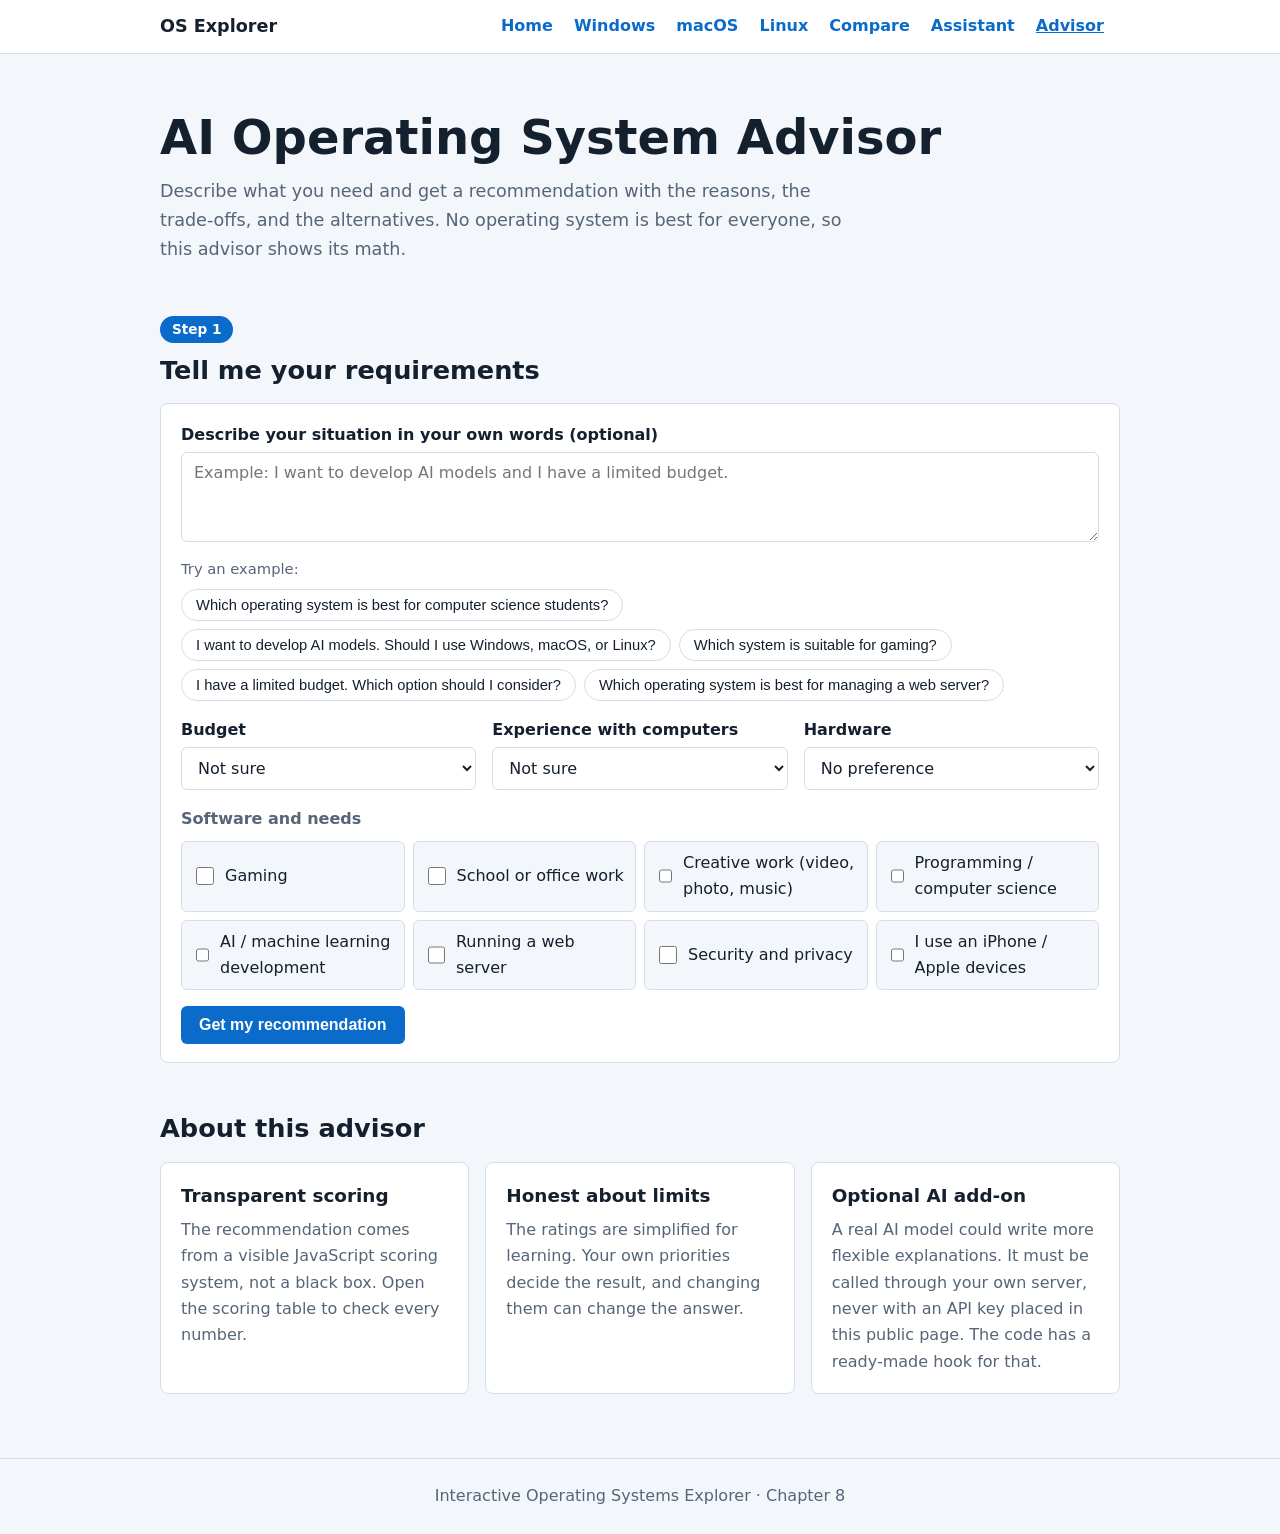
==== advisor.html @ f4320f6c "Add files via upload" ====
<!DOCTYPE html>
<html lang="en">
<head>
  <meta charset="UTF-8">
  <meta name="viewport" content="width=device-width, initial-scale=1">
  <title>OS Advisor | OS Explorer</title>
  <link rel="stylesheet" href="styles.css">
  <style>
    .step { display: inline-block; background: var(--accent); color: #fff; border-radius: 999px; padding: 2px 12px; font-size: 0.85rem; font-weight: 700; margin-bottom: 6px; }
    @media (prefers-color-scheme: dark) { .step { color: #0b1420; } }
    textarea, select { width: 100%; padding: 10px 12px; border: 1px solid var(--line); border-radius: 6px; background: var(--surface); color: var(--ink); font-size: 1rem; font-family: inherit; }
    textarea { min-height: 90px; resize: vertical; }
    label.f { display: block; font-weight: 600; margin-bottom: 4px; }
    .form-grid { display: grid; gap: 16px; grid-template-columns: repeat(auto-fit, minmax(210px, 1fr)); margin: 16px 0; }
    .needs { display: grid; gap: 8px; grid-template-columns: repeat(auto-fit, minmax(220px, 1fr)); margin: 8px 0 16px; }
    .needs label { display: flex; gap: 8px; align-items: center; background: var(--bg); border: 1px solid var(--line); border-radius: 6px; padding: 8px 10px; cursor: pointer; }
    .needs input { width: 18px; height: 18px; }
    .chips { display: flex; flex-wrap: wrap; gap: 8px; margin: 8px 0 14px; }
    .chip { background: var(--surface); color: var(--ink); border: 1px solid var(--line); padding: 7px 14px; border-radius: 999px; cursor: pointer; font-size: 0.92rem; text-align: left; }
    .chip:hover { border-color: var(--accent); }
    .barrow { display: grid; grid-template-columns: 90px 1fr 48px; gap: 10px; align-items: center; margin-bottom: 6px; }
    .track { background: var(--bg); border: 1px solid var(--line); border-radius: 4px; height: 20px; overflow: hidden; }
    .fill { height: 100%; }
    .val { font-weight: 600; text-align: right; }
    .big { font-size: 1.6rem; font-weight: 700; margin: 0 0 6px; }
    .note { background: var(--bg); border-left: 5px solid var(--accent); padding: 10px 14px; border-radius: 4px; margin: 12px 0; }
    .small { color: var(--muted); font-size: 0.92rem; }
    .acts { display: flex; flex-wrap: wrap; gap: 8px; margin-top: 14px; }
    details { margin-top: 14px; }
    summary { cursor: pointer; font-weight: 600; }
    .num { text-align: center; }
  </style>
</head>
<body>
  <header class="site">
    <div class="bar">
      <a class="brand" href="index.html">OS Explorer</a>
      <nav aria-label="Main">
        <a href="index.html">Home</a>
        <a href="windows.html">Windows</a>
        <a href="macos.html">macOS</a>
        <a href="linux.html">Linux</a>
        <a href="compare.html">Compare</a>
        <a href="assistant.html">Assistant</a>
        <a href="advisor.html" aria-current="page">Advisor</a>
      </nav>
    </div>
  </header>

  <main>
    <div class="hero">
      <h1>AI Operating System Advisor</h1>
      <p>Describe what you need and get a recommendation with the reasons, the trade-offs, and the alternatives. No operating system is best for everyone, so this advisor shows its math.</p>
    </div>

    <section id="input">
      <span class="step">Step 1</span>
      <h2>Tell me your requirements</h2>
      <div class="card">
        <label class="f" for="text">Describe your situation in your own words (optional)</label>
        <textarea id="text" placeholder="Example: I want to develop AI models and I have a limited budget."></textarea>
        <p class="small" style="margin-top:6px">Try an example:</p>
        <div class="chips" id="examples"></div>

        <div class="form-grid">
          <div>
            <label class="f" for="budget">Budget</label>
            <select id="budget">
              <option value="">Not sure</option>
              <option value="tight">Limited / tight</option>
              <option value="moderate">Moderate</option>
              <option value="flexible">Flexible</option>
            </select>
          </div>
          <div>
            <label class="f" for="exp">Experience with computers</label>
            <select id="exp">
              <option value="">Not sure</option>
              <option value="beginner">Beginner</option>
              <option value="some">Some experience</option>
              <option value="advanced">Advanced</option>
            </select>
          </div>
          <div>
            <label class="f" for="hw">Hardware</label>
            <select id="hw">
              <option value="">No preference</option>
              <option value="new">Buying a new computer</option>
              <option value="pc">I already have a Windows or standard PC</option>
              <option value="mac">I already have a Mac</option>
              <option value="old">I have an old or low-spec computer</option>
            </select>
          </div>
        </div>

        <p class="f" style="font-weight:600;margin-bottom:0">Software and needs</p>
        <div class="needs" id="needs">
          <label><input type="checkbox" value="gaming"> Gaming</label>
          <label><input type="checkbox" value="office"> School or office work</label>
          <label><input type="checkbox" value="creative"> Creative work (video, photo, music)</label>
          <label><input type="checkbox" value="dev"> Programming / computer science</label>
          <label><input type="checkbox" value="ai"> AI / machine learning development</label>
          <label><input type="checkbox" value="server"> Running a web server</label>
          <label><input type="checkbox" value="security"> Security and privacy</label>
          <label><input type="checkbox" value="apple"> I use an iPhone / Apple devices</label>
        </div>
        <button class="btn" id="go" type="button">Get my recommendation</button>
      </div>
    </section>

    <section id="out" hidden>
      <span class="step">Step 2</span>
      <h2>How I analyzed it</h2>
      <div class="card">
        <p id="understood"></p>
        <div id="bars" style="margin-top:12px"></div>
        <details>
          <summary>Show the scoring table</summary>
          <p class="small" style="margin-top:8px">Each factor has a weight from 0 to 5 based on your answers, and each OS has a score from 1 to 5 for that factor. Match % = sum of (weight x score) divided by (5 x sum of weights).</p>
          <div class="table-wrap"><table id="breakdown"></table></div>
        </details>
      </div>

      <div style="margin-top:28px"><span class="step">Step 3</span></div>
      <h2>Recommendation</h2>
      <div class="card" id="rec" aria-live="polite"></div>
      <div class="card" id="aiBox" style="margin-top:16px" hidden>
        <h3>AI explanation</h3>
        <p id="aiText"></p>
      </div>
    </section>

    <section id="about">
      <h2>About this advisor</h2>
      <div class="grid">
        <div class="card"><h3>Transparent scoring</h3><p>The recommendation comes from a visible JavaScript scoring system, not a black box. Open the scoring table to check every number.</p></div>
        <div class="card"><h3>Honest about limits</h3><p>The ratings are simplified for learning. Your own priorities decide the result, and changing them can change the answer.</p></div>
        <div class="card"><h3>Optional AI add-on</h3><p>A real AI model could write more flexible explanations. It must be called through your own server, never with an API key placed in this public page. The code has a ready-made hook for that.</p></div>
      </div>
    </section>
  </main>

  <footer>Interactive Operating Systems Explorer &middot; Chapter 8</footer>

  <script>
    // Optional: set this to the URL of YOUR OWN server or serverless function that holds an AI API key.
    // The page sends only the requirements and scores to it (never a key). Leave empty to turn the AI add-on off.
    var AI_ENDPOINT = '';

    var OS = [
      { id: 'win', name: 'Windows', color: '#0b6bcb', page: 'windows.html' },
      { id: 'mac', name: 'macOS', color: '#7b61c9', page: 'macos.html' },
      { id: 'lin', name: 'Linux', color: '#d9822b', page: 'linux.html' }
    ];
    var NAME = { win: 'Windows', mac: 'macOS', lin: 'Linux' };

    // Factor ratings (1-5, higher is better for the user) and a short note for each OS.
    var F = {
      cost: { label: 'Low cost', s: { win: 3, mac: 2, lin: 5 }, n: {
        win: 'The license is included with most PCs, and PC prices range from cheap to expensive.',
        mac: 'It needs Apple hardware, which costs more up front.',
        lin: 'It is free software and runs on almost any hardware.' } },
      security: { label: 'Security', s: { win: 3, mac: 4, lin: 4 }, n: {
        win: 'It has good built-in protection but is the most targeted by malware.',
        mac: 'It has strong defaults such as Gatekeeper, FileVault, and permission prompts.',
        lin: 'It has strict permissions and fast patching, if set up well.' } },
      usability: { label: 'Ease of use', s: { win: 4, mac: 5, lin: 3 }, n: {
        win: 'It is familiar to most people and easy to start with.',
        mac: 'It is polished and consistent, especially with other Apple devices.',
        lin: 'Beginner distros are friendly, but troubleshooting can require the terminal.' } },
      compat: { label: 'Software compatibility', s: { win: 5, mac: 4, lin: 3 }, n: {
        win: 'It runs the widest range of apps.',
        mac: 'It has most major creative and productivity apps, but fewer games and niche business tools.',
        lin: 'It has a large open-source catalog but limited commercial apps.' } },
      custom: { label: 'Customization', s: { win: 3, mac: 2, lin: 5 }, n: {
        win: 'It allows some customization, but the core design is fixed.',
        mac: 'Customization is limited by design.',
        lin: 'You can customize almost everything.' } },
      gaming: { label: 'Gaming', s: { win: 5, mac: 2, lin: 3 }, n: {
        win: 'It has the largest game library and the best graphics card support.',
        mac: 'The game library is smaller, though Apple silicon is capable.',
        lin: 'Many games run through Steam Proton, but some anti-cheat titles do not.' } },
      dev: { label: 'Programming tools', s: { win: 3, mac: 4, lin: 5 }, n: {
        win: 'Developer tools are good and WSL runs Linux tools, but it needs extra setup.',
        mac: 'It is Unix-based with a Terminal and Xcode, which many developers like.',
        lin: 'It has native developer tools and package managers, and matches most servers.' } },
      ai: { label: 'AI / machine learning', s: { win: 3, mac: 3, lin: 5 }, n: {
        win: 'NVIDIA CUDA works and WSL2 gives a Linux environment, with some extra setup.',
        mac: 'Apple silicon suits prototyping and small models, but has no NVIDIA CUDA support.',
        lin: 'It has the best support for CUDA, Docker, and the tools used in cloud AI training.' } },
      server: { label: 'Running servers', s: { win: 3, mac: 2, lin: 5 }, n: {
        win: 'Windows Server handles .NET and IIS well, but most web hosting uses Linux.',
        mac: 'It is fine for local testing but rarely used to host real servers.',
        lin: 'It powers most web servers with Apache, Nginx, Docker, and SSH.' } },
      creative: { label: 'Creative software', s: { win: 4, mac: 5, lin: 3 }, n: {
        win: 'It supports Adobe and many video and 3D tools.',
        mac: 'It is a favorite for video, audio, and design, with Final Cut Pro and Logic Pro.',
        lin: 'It has strong open-source tools like Blender and GIMP, but fewer industry-standard apps.' } },
      office: { label: 'Office and school apps', s: { win: 5, mac: 4, lin: 3 }, n: {
        win: 'Microsoft Office runs natively with every feature.',
        mac: 'Office and Apple\'s own apps work well.',
        lin: 'LibreOffice and web apps work, but desktop Microsoft Office is not available.' } },
      ecosystem: { label: 'Apple device integration', s: { win: 2, mac: 5, lin: 2 }, n: {
        win: 'It works with iPhone only through limited apps.',
        mac: 'AirDrop, iMessage, Handoff, and iCloud work seamlessly.',
        lin: 'It has little integration with Apple devices.' } },
      hardware: { label: 'Fit with your hardware', s: null, n: null }
    };
    var HW = {
      pc:  { s: { win: 5, mac: 1, lin: 4 }, n: { win: 'It already runs on your PC.', mac: 'macOS only runs on Apple hardware, so you would have to buy a Mac.', lin: 'It runs on most PCs and can be tried from a USB drive without erasing Windows.' } },
      mac: { s: { win: 2, mac: 5, lin: 2 }, n: { win: 'On Apple silicon Macs, Windows only runs in a virtual machine, with limits.', mac: 'It already runs on your Mac.', lin: 'Linux can run in a virtual machine, but native support on Apple silicon is limited.' } },
      old: { s: { win: 2, mac: 1, lin: 5 }, n: { win: 'Newer Windows versions may run slowly or be unsupported on old hardware.', mac: 'macOS only runs on Apple hardware, and old Macs stop getting updates.', lin: 'Lightweight distributions run well on old hardware.' } }
    };
    var LIMIT = {
      win: 'Windows is the biggest malware target and can slow down without maintenance.',
      mac: 'macOS needs Apple hardware and offers little customization or upgrading.',
      lin: 'Linux has a learning curve and fewer commercial apps and games.'
    };
    var INSTEAD = {
      win: 'Choose Windows instead if you need the widest software and game support, or rely on Microsoft Office and Windows-only apps.',
      mac: 'Choose macOS instead if you value a polished experience and creative apps, or use an iPhone and other Apple devices, and can afford the hardware.',
      lin: 'Choose Linux instead if you want a free, highly customizable system, enjoy learning the terminal, or will work with servers.'
    };
    var NEED_LABEL = { gaming: 'gaming', office: 'school or office work', creative: 'creative work', dev: 'programming', ai: 'AI development', server: 'running a web server', security: 'security and privacy', apple: 'Apple devices' };
    var BUDGET_LABEL = { tight: 'limited budget', moderate: 'moderate budget', flexible: 'flexible budget' };
    var EXP_LABEL = { beginner: 'beginner', some: 'some experience', advanced: 'advanced' };
    var HW_LABEL = { new: 'buying a new computer', pc: 'already has a PC', mac: 'already has a Mac', old: 'old or low-spec computer' };

    var EXAMPLES = [
      'Which operating system is best for computer science students?',
      'I want to develop AI models. Should I use Windows, macOS, or Linux?',
      'Which system is suitable for gaming?',
      'I have a limited budget. Which option should I consider?',
      'Which operating system is best for managing a web server?'
    ];

    // ---------- Understanding the text ----------
    function parseText(t) {
      t = t.toLowerCase();
      var r = { needs: [], budget: '', exp: '', hw: '' };
      var N = [
        ['gaming', /gam(e|es|er|ers|ing)\b|steam/],
        ['office', /office|school|homework|\bword\b|excel|everyday|student|essay/],
        ['creative', /video|photo|music|design|creative|photoshop|premiere|editing/],
        ['dev', /program|cod(e|ing)|develop|computer science|\bcs\b|software eng|web dev/],
        ['ai', /\bai\b|machine learning|deep learning|\bml\b|neural|pytorch|tensorflow|cuda|data science/],
        ['server', /server|hosting|deploy|sysadmin|nginx|apache|docker/],
        ['security', /secur|privacy|cyber|hack|pentest/],
        ['apple', /iphone|ipad|apple watch|icloud|airdrop|apple device/]
      ];
      N.forEach(function (x) { if (x[1].test(t)) r.needs.push(x[0]); });
      if (/flexible|money isn.?t|no budget limit|high.?end|plenty of money|can afford anything/.test(t)) r.budget = 'flexible';
      else if (/limited budget|tight|cheap|low budget|afford|broke|free\b|budget/.test(t)) r.budget = 'tight';
      if (/beginner|new to|never used|not technical|first computer|novice/.test(t)) r.exp = 'beginner';
      else if (/advanced|expert|experienced|power user|sysadmin/.test(t)) r.exp = 'advanced';
      if (/(i have|i own|my|already).{0,20}(mac\b|macbook|imac)/.test(t)) r.hw = 'mac';
      else if (/old (laptop|pc|computer)|low.?spec|\bold hardware|slow computer/.test(t)) r.hw = 'old';
      else if (/(i have|i own|my|already).{0,20}(windows|\bpc\b|laptop)/.test(t)) r.hw = 'pc';
      return r;
    }

    // ---------- Scoring ----------
    function buildWeights(req) {
      var w = { security: 2, usability: 2, cost: 2, compat: 2, custom: 1, gaming: 0, dev: 0, ai: 0, server: 0, creative: 0, office: 0, ecosystem: 0, hardware: 0 };
      if (req.budget === 'tight') w.cost = 5; else if (req.budget === 'moderate') w.cost = 3; else if (req.budget === 'flexible') w.cost = 1;
      if (req.exp === 'beginner') { w.usability = 5; w.custom = 0; }
      else if (req.exp === 'some') { w.usability = 3; w.custom = 1; }
      else if (req.exp === 'advanced') { w.usability = 1; w.custom = 3; }
      var has = function (n) { return req.needs.indexOf(n) > -1; };
      if (has('gaming')) { w.gaming = 5; w.compat = Math.max(w.compat, 3); }
      if (has('office')) w.office = 4;
      if (has('creative')) { w.creative = 4; w.usability = Math.max(w.usability, 3); }
      if (has('dev')) w.dev = 4;
      if (has('ai')) { w.ai = 5; w.dev = Math.max(w.dev, 3); }
      if (has('server')) { w.server = 5; w.security = Math.max(w.security, 4); }
      if (has('security')) w.security = 5;
      if (has('apple')) w.ecosystem = 5;
      if (HW[req.hw]) w.hardware = req.hw === 'old' ? 5 : 4;
      return w;
    }
    function scoreOf(f, os, req) {
      if (f === 'hardware') return HW[req.hw].s[os];
      return F[f].s[os];
    }
    function noteOf(f, os, req) {
      if (f === 'hardware') return HW[req.hw].n[os];
      return F[f].n[os];
    }
    function analyze(req) {
      var w = buildWeights(req), total = 0, k;
      for (k in w) total += w[k];
      var res = OS.map(function (o) {
        var sum = 0;
        for (k in w) if (w[k] > 0) sum += w[k] * scoreOf(k, o.id, req);
        return { id: o.id, pct: Math.round(sum / (5 * total) * 100) };
      }).sort(function (a, b) { return b.pct - a.pct; });
      return { w: w, res: res };
    }

    function recommend(req, a) {
      var best = a.res[0].id, second = a.res[1].id, third = a.res[2].id;
      var keys = Object.keys(a.w).filter(function (k) { return a.w[k] > 0; }).sort(function (x, y) { return a.w[y] - a.w[x]; });
      var reasons = [], trade = [];
      keys.forEach(function (k) {
        var s = scoreOf(k, best, req);
        if (a.w[k] >= 3 && s >= 4 && reasons.length < 4) reasons.push({ k: k, s: s });
        if (a.w[k] >= 3 && s <= 3 && trade.length < 3) trade.push({ k: k, s: s });
      });
      // What could change the answer: where the runner-up beats the winner most
      var flip = null, gap = 0;
      keys.concat(['gaming', 'dev', 'ai', 'server', 'creative', 'office', 'ecosystem', 'cost', 'security', 'usability', 'compat', 'custom']).forEach(function (k) {
        if (k === 'hardware') return;
        var d = F[k].s[second] - F[k].s[best];
        if (d > gap) { gap = d; flip = k; }
      });
      return { best: best, second: second, third: third, reasons: reasons, trade: trade, flip: flip, close: (a.res[0].pct - a.res[1].pct) <= 5 };
    }

    // ---------- Rendering ----------
    function esc(s) { return String(s).replace(/&/g, '&amp;').replace(/</g, '&lt;').replace(/>/g, '&gt;'); }
    function colorOf(id) { return OS.filter(function (o) { return o.id === id; })[0].color; }
    function pageOf(id) { return OS.filter(function (o) { return o.id === id; })[0].page; }

    function render(req) {
      var a = analyze(req), r = recommend(req, a);
      var pct = {};
      a.res.forEach(function (x) { pct[x.id] = x.pct; });

      // understood
      var u = [];
      if (req.needs.length) u.push('Needs: ' + req.needs.map(function (n) { return NEED_LABEL[n]; }).join(', '));
      if (req.budget) u.push('Budget: ' + BUDGET_LABEL[req.budget]);
      if (req.exp) u.push('Experience: ' + EXP_LABEL[req.exp]);
      if (req.hw) u.push('Hardware: ' + HW_LABEL[req.hw]);
      document.getElementById('understood').innerHTML = '<strong>What I understood:</strong> ' + esc(u.join(' | ')) + '<br><span class="small">If something is wrong, change the options above and press the button again.</span>';

      // bars
      var h = '';
      a.res.forEach(function (x) {
        h += '<div class="barrow"><span>' + NAME[x.id] + '</span><div class="track"><div class="fill" style="width:' + x.pct + '%;background:' + colorOf(x.id) + '"></div></div><span class="val">' + x.pct + '%</span></div>';
      });
      document.getElementById('bars').innerHTML = h;

      // table
      var keys = Object.keys(a.w).filter(function (k) { return a.w[k] > 0; });
      var t = '<thead><tr><th>Factor</th><th class="num">Weight</th><th class="num">Windows</th><th class="num">macOS</th><th class="num">Linux</th></tr></thead><tbody>';
      keys.forEach(function (k) {
        t += '<tr><td>' + F[k].label + '</td><td class="num">' + a.w[k] + '</td>';
        OS.forEach(function (o) { t += '<td class="num">' + scoreOf(k, o.id, req) + '</td>'; });
        t += '</tr>';
      });
      t += '<tr><th>Match</th><th></th>';
      OS.forEach(function (o) { t += '<th class="num">' + pct[o.id] + '%</th>'; });
      document.getElementById('breakdown').innerHTML = t + '</tr></tbody>';

      // recommendation
      var rec = '';
      if (r.close) {
        rec += '<p class="big">A close call: ' + NAME[r.best] + ' and ' + NAME[r.second] + '</p>';
        rec += '<p>' + NAME[r.best] + ' scores ' + pct[r.best] + '% and ' + NAME[r.second] + ' scores ' + pct[r.second] + '%. Either could work for you, so the details below matter more than the numbers.</p>';
      } else {
        rec += '<p class="big">Recommended: ' + NAME[r.best] + ' (' + pct[r.best] + '% match)</p>';
      }
      rec += '<h3 style="margin-top:14px">Why ' + NAME[r.best] + '</h3><ul class="clean">';
      if (r.reasons.length) {
        r.reasons.forEach(function (x) { rec += '<li><strong>' + F[x.k].label + ' (' + x.s + '/5):</strong> ' + esc(noteOf(x.k, r.best, req)) + '</li>'; });
      } else {
        rec += '<li>It has the best overall balance for what you described.</li>';
      }
      rec += '</ul>';
      rec += '<h3 style="margin-top:14px">Trade-offs to know about</h3><ul class="clean">';
      r.trade.forEach(function (x) { rec += '<li><strong>' + F[x.k].label + ' (' + x.s + '/5):</strong> ' + esc(noteOf(x.k, r.best, req)) + '</li>'; });
      rec += '<li>' + esc(LIMIT[r.best]) + '</li></ul>';
      rec += '<h3 style="margin-top:14px">Alternatives</h3><ul class="clean">';
      rec += '<li><strong>' + NAME[r.second] + ' (' + pct[r.second] + '%):</strong> ' + esc(INSTEAD[r.second]) + '</li>';
      rec += '<li><strong>' + NAME[r.third] + ' (' + pct[r.third] + '%):</strong> ' + esc(INSTEAD[r.third]) + '</li></ul>';
      if (r.flip) {
        rec += '<div class="note"><strong>What could change this answer:</strong> if ' + F[r.flip].label.toLowerCase() + ' mattered more to you, ' + NAME[r.second] + ' could move ahead (it scores ' + F[r.flip].s[r.second] + '/5 there, versus ' + F[r.flip].s[r.best] + '/5 for ' + NAME[r.best] + ').</div>';
      }
      rec += '<p class="small">This is guidance based on simplified ratings, not a verdict. No operating system is best for everyone.</p>';
      rec += '<div class="acts"><a class="btn" href="' + pageOf(r.best) + '">Learn about ' + NAME[r.best] + '</a><a class="btn" href="compare.html#os=' + r.best + ',' + r.second + '&section=table">Compare the top two</a></div>';
      document.getElementById('rec').innerHTML = rec;

      document.getElementById('out').hidden = false;
      document.getElementById('out').scrollIntoView();
      askAI(req, a, r);
    }

    // Optional AI add-on (only runs if AI_ENDPOINT is set). Sends results only, never keys.
    function askAI(req, a, r) {
      var box = document.getElementById('aiBox');
      box.hidden = true;
      if (!AI_ENDPOINT) return;
      fetch(AI_ENDPOINT, {
        method: 'POST',
        headers: { 'Content-Type': 'application/json' },
        body: JSON.stringify({ requirements: req, weights: a.w, results: a.res, recommended: r.best })
      }).then(function (resp) { return resp.json(); }).then(function (d) {
        if (d && d.text) { document.getElementById('aiText').textContent = d.text; box.hidden = false; }
      }).catch(function () { /* keep the built-in explanation if the AI call fails */ });
    }

    // ---------- Form wiring ----------
    function readForm() {
      var needs = [];
      document.querySelectorAll('#needs input').forEach(function (c) { if (c.checked) needs.push(c.value); });
      return { needs: needs, budget: document.getElementById('budget').value, exp: document.getElementById('exp').value, hw: document.getElementById('hw').value };
    }
    function writeForm(req) {
      document.querySelectorAll('#needs input').forEach(function (c) { c.checked = req.needs.indexOf(c.value) > -1; });
      document.getElementById('budget').value = req.budget;
      document.getElementById('exp').value = req.exp;
      document.getElementById('hw').value = req.hw;
    }
    function run() {
      var req = readForm();
      var text = document.getElementById('text').value;
      if (text.trim()) {
        var p = parseText(text);
        p.needs.forEach(function (n) { if (req.needs.indexOf(n) < 0) req.needs.push(n); });
        if (p.budget) req.budget = p.budget;
        if (p.exp) req.exp = p.exp;
        if (p.hw) req.hw = p.hw;
        writeForm(req);
      }
      if (!req.needs.length && !req.budget && !req.exp && !req.hw) {
        alert('Please describe what you need or choose at least one option.');
        return;
      }
      render(req);
    }
    document.getElementById('go').addEventListener('click', run);
    EXAMPLES.forEach(function (q) {
      var b = document.createElement('button');
      b.type = 'button';
      b.className = 'chip';
      b.textContent = q;
      b.addEventListener('click', function () {
        writeForm({ needs: [], budget: '', exp: '', hw: '' });
        document.getElementById('text').value = q;
        run();
      });
      document.getElementById('examples').appendChild(b);
    });
  </script>
</body>
</html>
---- styles.css ----
:root {
  --bg: #f3f6fb;
  --surface: #ffffff;
  --ink: #14202e;
  --muted: #566577;
  --line: #d5dde8;
  --accent: #0b6bcb;
  --accent-dark: #084f96;
  --good: #1e7a4c;
  --bad: #b3372b;
}
@media (prefers-color-scheme: dark) {
  :root {
    --bg: #0f1722;
    --surface: #182333;
    --ink: #e8eef6;
    --muted: #9db0c5;
    --line: #2b3a4f;
    --accent: #5aa6ff;
    --accent-dark: #8cc0ff;
    --good: #4cc489;
    --bad: #ff8a7d;
  }
}
* { box-sizing: border-box; }
body {
  margin: 0;
  font-family: "Segoe UI", system-ui, -apple-system, Arial, sans-serif;
  background: var(--bg);
  color: var(--ink);
  line-height: 1.65;
}
a { color: var(--accent); }
a:focus-visible, button:focus-visible, input:focus-visible {
  outline: 3px solid var(--accent);
  outline-offset: 2px;
}
header.site {
  background: var(--surface);
  border-bottom: 1px solid var(--line);
  position: sticky;
  top: 0;
  z-index: 5;
}
header.site .bar {
  max-width: 1000px;
  margin: 0 auto;
  padding: 12px 20px;
  display: flex;
  flex-wrap: wrap;
  gap: 8px 24px;
  align-items: center;
  justify-content: space-between;
}
.brand { font-weight: 700; font-size: 1.1rem; color: var(--ink); text-decoration: none; }
nav a { margin-right: 16px; text-decoration: none; font-weight: 600; }
nav a:hover, nav a[aria-current="page"] { text-decoration: underline; }
nav .soon { color: var(--muted); font-weight: 400; margin-right: 16px; }
main { max-width: 1000px; margin: 0 auto; padding: 32px 20px 64px; }
.hero { padding: 24px 0 8px; }
.hero h1 { font-size: clamp(2rem, 5vw, 3rem); line-height: 1.15; margin: 0 0 12px; }
.hero p { max-width: 62ch; color: var(--muted); font-size: 1.1rem; margin: 0; }
section { margin-top: 44px; }
h2 { font-size: 1.6rem; margin: 0 0 12px; }
h3 { font-size: 1.15rem; margin: 0 0 6px; }
.grid { display: grid; gap: 16px; grid-template-columns: repeat(auto-fit, minmax(260px, 1fr)); }
.card { background: var(--surface); border: 1px solid var(--line); border-radius: 8px; padding: 18px 20px; }
.card p { margin: 0; color: var(--muted); }
.pros { border-left: 5px solid var(--good); }
.cons { border-left: 5px solid var(--bad); }
.pros h3 { color: var(--good); }
.cons h3 { color: var(--bad); }
ul.clean { padding-left: 20px; margin: 8px 0 0; }
ul.clean li { margin-bottom: 6px; }
.btn {
  display: inline-block;
  background: var(--accent);
  color: #fff;
  padding: 10px 18px;
  border-radius: 6px;
  font-weight: 600;
  text-decoration: none;
  border: 0;
  cursor: pointer;
  font-size: 1rem;
}
.btn:hover { background: var(--accent-dark); }
@media (prefers-color-scheme: dark) { .btn { color: #0b1420; } }
table { width: 100%; border-collapse: collapse; background: var(--surface); border: 1px solid var(--line); }
th, td { text-align: left; padding: 10px 12px; border-bottom: 1px solid var(--line); vertical-align: top; }
th { background: var(--bg); }
.table-wrap { overflow-x: auto; }
code { background: var(--bg); border: 1px solid var(--line); padding: 1px 6px; border-radius: 4px; font-size: 0.95em; }
.tabs { display: flex; flex-wrap: wrap; gap: 8px; margin-bottom: 12px; }
.tab {
  background: var(--surface);
  color: var(--ink);
  border: 1px solid var(--line);
  padding: 8px 14px;
  border-radius: 6px;
  cursor: pointer;
  font-size: 1rem;
}
.tab[aria-selected="true"] { background: var(--accent); color: #fff; border-color: var(--accent); }
@media (prefers-color-scheme: dark) { .tab[aria-selected="true"] { color: #0b1420; } }
.panel[hidden] { display: none; }
.quiz-opt { display: block; width: 100%; text-align: left; margin-top: 8px; background: var(--bg); color: var(--ink); border: 1px solid var(--line); padding: 10px 12px; border-radius: 6px; cursor: pointer; font-size: 1rem; }
.quiz-opt:hover { border-color: var(--accent); }
.quiz-opt.right { border-color: var(--good); background: rgba(30,122,76,.15); }
.quiz-opt.wrong { border-color: var(--bad); background: rgba(179,55,43,.15); }
#quizResult { margin-top: 12px; font-weight: 600; }
footer { text-align: center; color: var(--muted); padding: 24px; border-top: 1px solid var(--line); }
@media (prefers-reduced-motion: reduce) { * { transition: none !important; animation: none !important; } }
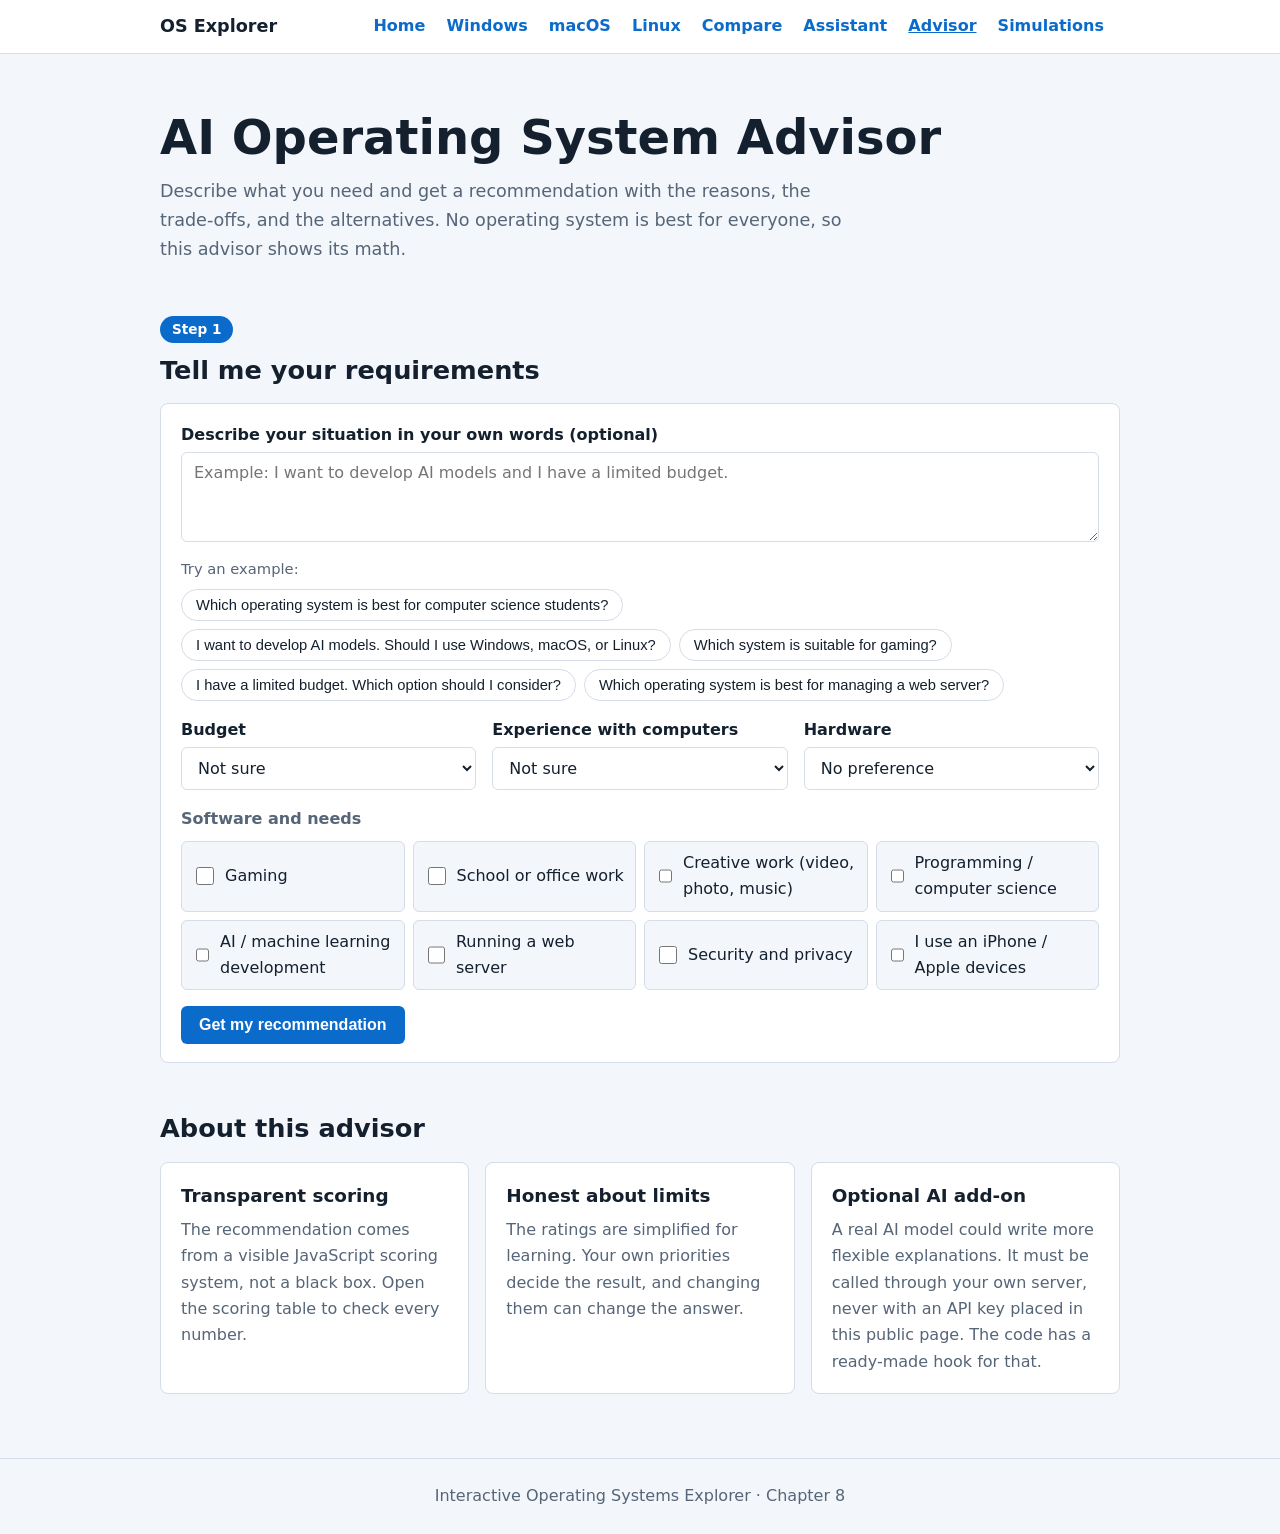
==== commit f92ce107: "Add files via upload" ====
--- a/advisor.html
+++ b/advisor.html
@@ -43,6 +43,7 @@
         <a href="compare.html">Compare</a>
         <a href="assistant.html">Assistant</a>
         <a href="advisor.html" aria-current="page">Advisor</a>
+        <a href="simulations.html">Simulations</a>
       </nav>
     </div>
   </header>
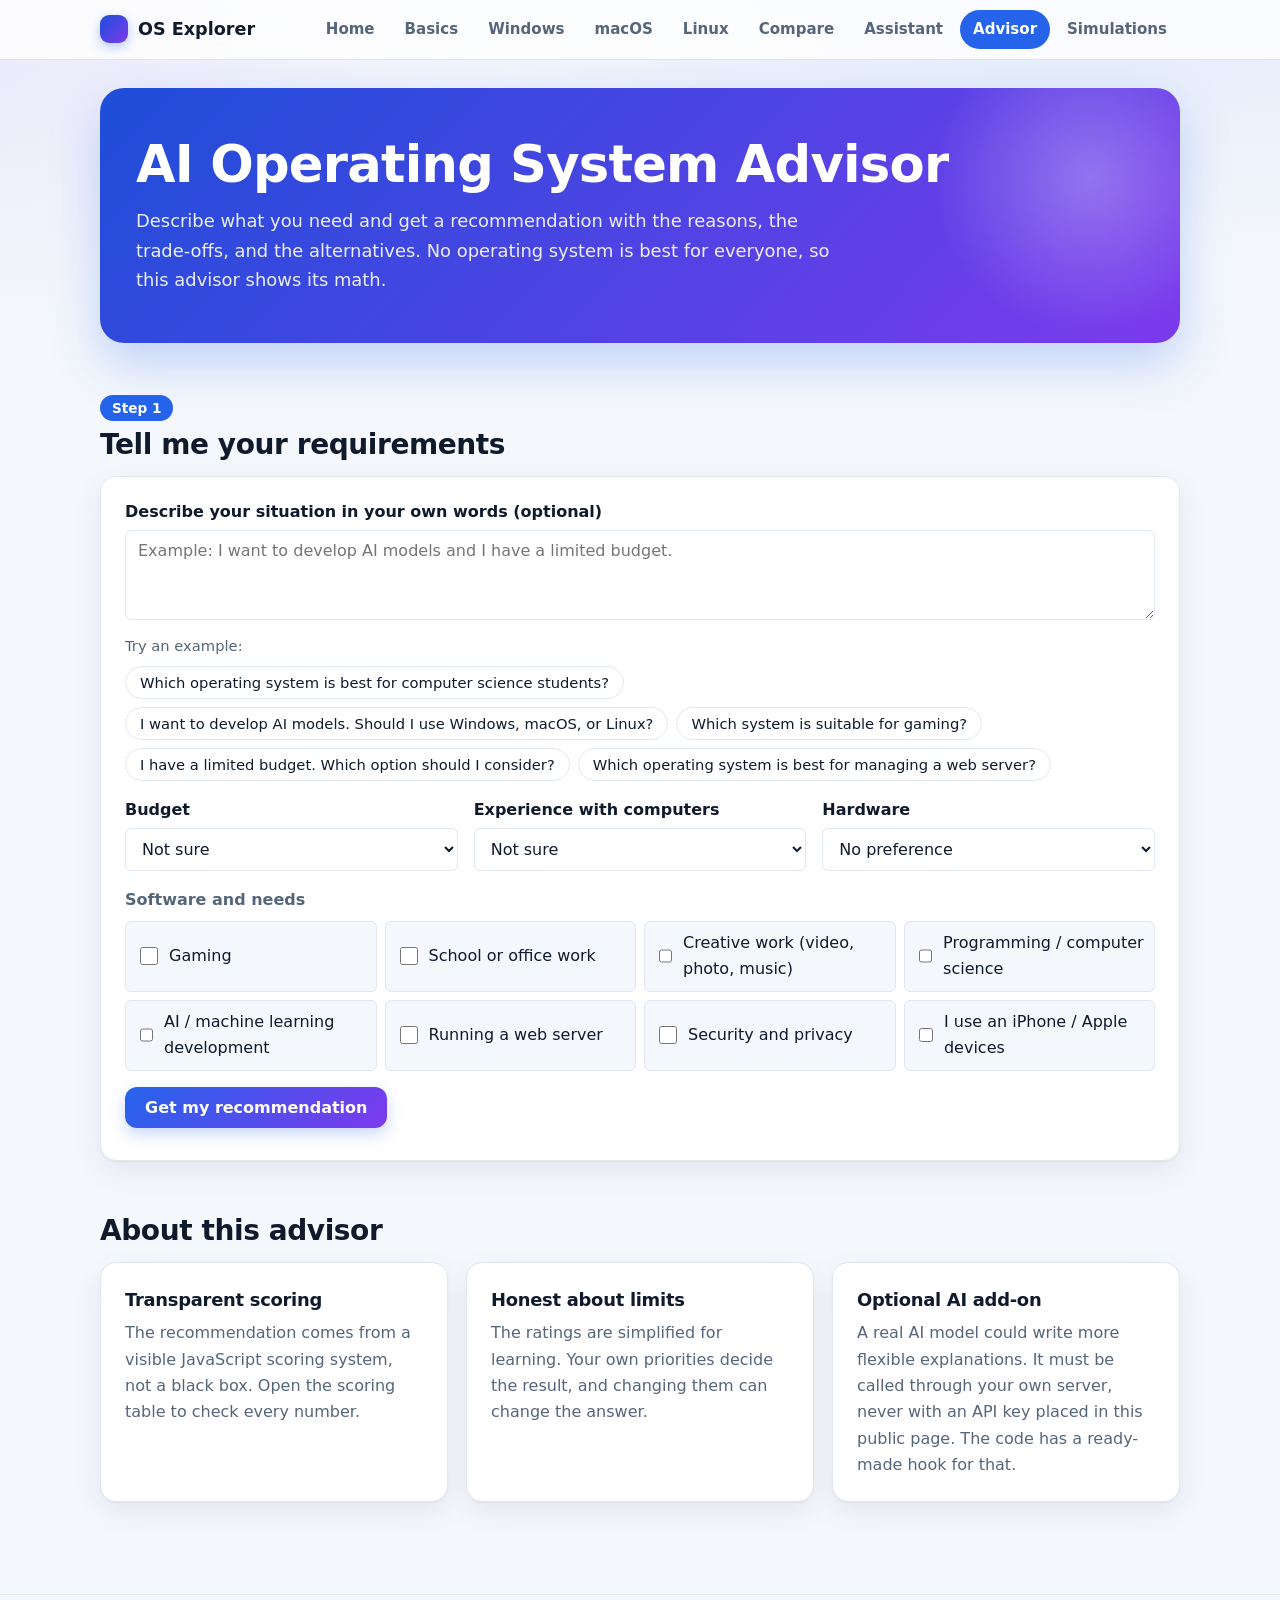
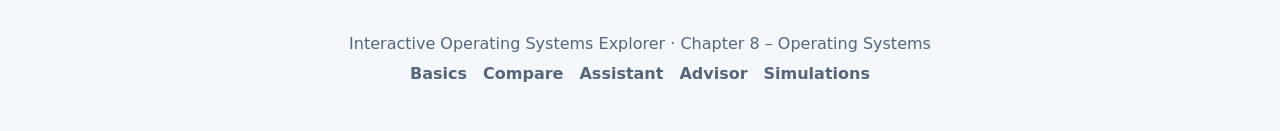
==== commit 45daa1a3: "Add files via upload" ====
--- a/advisor.html
+++ b/advisor.html
@@ -4,6 +4,7 @@
   <meta charset="UTF-8">
   <meta name="viewport" content="width=device-width, initial-scale=1">
   <title>OS Advisor | OS Explorer</title>
+  <link rel="icon" href="data:image/svg+xml,%3Csvg xmlns='http://www.w3.org/2000/svg' viewBox='0 0 100 100'%3E%3Ctext y='.9em' font-size='90'%3E🖥️%3C/text%3E%3C/svg%3E">
   <link rel="stylesheet" href="styles.css">
   <style>
     .step { display: inline-block; background: var(--accent); color: #fff; border-radius: 999px; padding: 2px 12px; font-size: 0.85rem; font-weight: 700; margin-bottom: 6px; }
@@ -32,11 +33,13 @@
   </style>
 </head>
 <body>
+  <a class="skip" href="#main">Skip to content</a>
   <header class="site">
     <div class="bar">
       <a class="brand" href="index.html">OS Explorer</a>
       <nav aria-label="Main">
         <a href="index.html">Home</a>
+        <a href="basics.html">Basics</a>
         <a href="windows.html">Windows</a>
         <a href="macos.html">macOS</a>
         <a href="linux.html">Linux</a>
@@ -48,7 +51,7 @@
     </div>
   </header>
 
-  <main>
+  <main id="main">
     <div class="hero">
       <h1>AI Operating System Advisor</h1>
       <p>Describe what you need and get a recommendation with the reasons, the trade-offs, and the alternatives. No operating system is best for everyone, so this advisor shows its math.</p>
@@ -106,6 +109,7 @@
           <label><input type="checkbox" value="apple"> I use an iPhone / Apple devices</label>
         </div>
         <button class="btn" id="go" type="button">Get my recommendation</button>
+        <p id="needMsg" role="alert" style="color:var(--bad);margin-top:10px"></p>
       </div>
     </section>
 
@@ -141,7 +145,10 @@
     </section>
   </main>
 
-  <footer>Interactive Operating Systems Explorer &middot; Chapter 8</footer>
+  <footer>
+    <p>Interactive Operating Systems Explorer &middot; Chapter 8 &ndash; Operating Systems</p>
+    <p><a href="basics.html">Basics</a><a href="compare.html">Compare</a><a href="assistant.html">Assistant</a><a href="advisor.html">Advisor</a><a href="simulations.html">Simulations</a></p>
+  </footer>
 
   <script>
     // Optional: set this to the URL of YOUR OWN server or serverless function that holds an AI API key.
@@ -424,8 +431,10 @@
         if (p.hw) req.hw = p.hw;
         writeForm(req);
       }
+      var nm = document.getElementById('needMsg');
+      nm.textContent = '';
       if (!req.needs.length && !req.budget && !req.exp && !req.hw) {
-        alert('Please describe what you need or choose at least one option.');
+        nm.textContent = 'Please describe what you need or choose at least one option.';
         return;
       }
       render(req);
--- a/styles.css
+++ b/styles.css
@@ -1,113 +1,260 @@
+/* OS Explorer - shared styles */
 :root {
-  --bg: #f3f6fb;
+  --bg: #f4f7fc;
   --surface: #ffffff;
-  --ink: #14202e;
-  --muted: #566577;
-  --line: #d5dde8;
-  --accent: #0b6bcb;
-  --accent-dark: #084f96;
-  --good: #1e7a4c;
-  --bad: #b3372b;
+  --surface-2: #eef3fb;
+  --ink: #0f1b2d;
+  --muted: #55667b;
+  --line: #e0e7f1;
+  --accent: #2563eb;
+  --accent-2: #7c3aed;
+  --accent-dark: #1d4ed8;
+  --on-accent: #ffffff;
+  --good: #15803d;
+  --bad: #b91c1c;
+  --win: #0b6bcb;
+  --mac: #7b61c9;
+  --lin: #d9822b;
+  --hero-a: #1d4ed8;
+  --hero-b: #7c3aed;
+  --radius: 16px;
+  --shadow: 0 1px 2px rgba(15, 27, 45, .05), 0 10px 30px rgba(15, 27, 45, .07);
+  --shadow-hover: 0 2px 4px rgba(15, 27, 45, .06), 0 16px 40px rgba(15, 27, 45, .12);
 }
 @media (prefers-color-scheme: dark) {
   :root {
-    --bg: #0f1722;
-    --surface: #182333;
-    --ink: #e8eef6;
-    --muted: #9db0c5;
-    --line: #2b3a4f;
-    --accent: #5aa6ff;
-    --accent-dark: #8cc0ff;
+    --bg: #0b1220;
+    --surface: #131c2e;
+    --surface-2: #19243a;
+    --ink: #e8eef8;
+    --muted: #9fb0c6;
+    --line: #25324a;
+    --accent: #6aa9ff;
+    --accent-2: #b095ff;
+    --accent-dark: #9cc4ff;
+    --on-accent: #0b1420;
     --good: #4cc489;
     --bad: #ff8a7d;
+    --shadow: 0 1px 2px rgba(0, 0, 0, .3), 0 10px 30px rgba(0, 0, 0, .35);
+    --shadow-hover: 0 2px 4px rgba(0, 0, 0, .35), 0 16px 40px rgba(0, 0, 0, .5);
   }
 }
+body.os-win { --hero-a: #0a58b8; --hero-b: #22a7e8; }
+body.os-mac { --hero-a: #4a2fa3; --hero-b: #c05cd6; }
+body.os-lin { --hero-a: #b8420f; --hero-b: #f0a020; }
+
 * { box-sizing: border-box; }
+html { scroll-behavior: smooth; }
 body {
   margin: 0;
-  font-family: "Segoe UI", system-ui, -apple-system, Arial, sans-serif;
-  background: var(--bg);
+  font-family: Inter, "Segoe UI", system-ui, -apple-system, Roboto, Arial, sans-serif;
+  background:
+    radial-gradient(1100px 480px at 85% -8%, rgba(37, 99, 235, .10), transparent 70%),
+    radial-gradient(900px 420px at -8% 4%, rgba(124, 58, 237, .08), transparent 70%),
+    var(--bg);
+  background-attachment: fixed;
   color: var(--ink);
   line-height: 1.65;
+  -webkit-font-smoothing: antialiased;
 }
 a { color: var(--accent); }
-a:focus-visible, button:focus-visible, input:focus-visible {
+a:focus-visible, button:focus-visible, input:focus-visible, select:focus-visible, textarea:focus-visible, summary:focus-visible {
   outline: 3px solid var(--accent);
   outline-offset: 2px;
 }
+.skip { position: absolute; left: -999px; top: 8px; background: var(--accent); color: var(--on-accent); padding: 8px 14px; border-radius: 8px; z-index: 20; }
+.skip:focus { left: 8px; }
+
+/* Header */
 header.site {
-  background: var(--surface);
+  background: color-mix(in srgb, var(--surface) 82%, transparent);
+  -webkit-backdrop-filter: saturate(180%) blur(14px);
+  backdrop-filter: saturate(180%) blur(14px);
   border-bottom: 1px solid var(--line);
   position: sticky;
   top: 0;
-  z-index: 5;
+  z-index: 10;
 }
 header.site .bar {
-  max-width: 1000px;
+  max-width: 1120px;
   margin: 0 auto;
-  padding: 12px 20px;
+  padding: 10px 20px;
   display: flex;
-  flex-wrap: wrap;
-  gap: 8px 24px;
+  gap: 16px;
   align-items: center;
-  justify-content: space-between;
-}
-.brand { font-weight: 700; font-size: 1.1rem; color: var(--ink); text-decoration: none; }
-nav a { margin-right: 16px; text-decoration: none; font-weight: 600; }
-nav a:hover, nav a[aria-current="page"] { text-decoration: underline; }
-nav .soon { color: var(--muted); font-weight: 400; margin-right: 16px; }
-main { max-width: 1000px; margin: 0 auto; padding: 32px 20px 64px; }
-.hero { padding: 24px 0 8px; }
-.hero h1 { font-size: clamp(2rem, 5vw, 3rem); line-height: 1.15; margin: 0 0 12px; }
-.hero p { max-width: 62ch; color: var(--muted); font-size: 1.1rem; margin: 0; }
-section { margin-top: 44px; }
-h2 { font-size: 1.6rem; margin: 0 0 12px; }
-h3 { font-size: 1.15rem; margin: 0 0 6px; }
-.grid { display: grid; gap: 16px; grid-template-columns: repeat(auto-fit, minmax(260px, 1fr)); }
-.card { background: var(--surface); border: 1px solid var(--line); border-radius: 8px; padding: 18px 20px; }
+}
+.brand {
+  font-weight: 800;
+  font-size: 1.1rem;
+  color: var(--ink);
+  text-decoration: none;
+  white-space: nowrap;
+  display: flex;
+  align-items: center;
+  gap: 10px;
+}
+.brand::before {
+  content: "";
+  width: 28px; height: 28px;
+  border-radius: 9px;
+  background: linear-gradient(135deg, var(--hero-a), var(--hero-b));
+  box-shadow: 0 4px 12px rgba(37, 99, 235, .35);
+}
+nav { display: flex; gap: 4px; overflow-x: auto; scrollbar-width: none; margin-left: auto; }
+nav::-webkit-scrollbar { display: none; }
+nav a {
+  padding: 7px 13px;
+  border-radius: 999px;
+  text-decoration: none;
+  color: var(--muted);
+  font-weight: 600;
+  font-size: .94rem;
+  white-space: nowrap;
+  transition: background .15s, color .15s;
+}
+nav a:hover { background: var(--surface-2); color: var(--ink); }
+nav a[aria-current="page"] { background: var(--accent); color: var(--on-accent); }
+
+/* Layout */
+main { max-width: 1120px; margin: 0 auto; padding: 28px 20px 72px; }
+section { margin-top: 52px; scroll-margin-top: 80px; }
+h1, h2, h3 { letter-spacing: -.015em; }
+h2 { font-size: 1.75rem; margin: 0 0 14px; line-height: 1.25; }
+h3 { font-size: 1.12rem; margin: 0 0 6px; }
+.eyebrow { text-transform: uppercase; letter-spacing: .12em; font-size: .76rem; font-weight: 800; color: var(--accent); margin: 0 0 6px; }
+.lead { color: var(--muted); font-size: 1.08rem; max-width: 66ch; }
+
+/* Hero */
+.hero {
+  position: relative;
+  overflow: hidden;
+  color: #fff;
+  padding: 48px 36px;
+  border-radius: 24px;
+  background: linear-gradient(135deg, var(--hero-a), var(--hero-b));
+  box-shadow: 0 20px 50px rgba(37, 99, 235, .25);
+}
+.hero::after {
+  content: "";
+  position: absolute; right: -80px; top: -80px;
+  width: 340px; height: 340px; border-radius: 50%;
+  background: radial-gradient(circle, rgba(255, 255, 255, .28), transparent 65%);
+  pointer-events: none;
+}
+.hero h1 { font-size: clamp(2rem, 5vw, 3.2rem); line-height: 1.1; margin: 0 0 14px; position: relative; }
+.hero p { max-width: 62ch; color: rgba(255, 255, 255, .9); font-size: 1.12rem; margin: 0; position: relative; }
+.hero .actions { display: flex; flex-wrap: wrap; gap: 12px; margin-top: 24px; position: relative; }
+.hero .btn { background: #fff; color: #10203a; box-shadow: 0 6px 18px rgba(0, 0, 0, .18); }
+.hero .btn:hover { background: #f1f5ff; }
+.hero .btn.ghost { background: rgba(255, 255, 255, .15); color: #fff; border: 1px solid rgba(255, 255, 255, .5); box-shadow: none; }
+.hero .btn.ghost:hover { background: rgba(255, 255, 255, .28); }
+
+/* Cards */
+.grid { display: grid; gap: 18px; grid-template-columns: repeat(auto-fit, minmax(260px, 1fr)); }
+.card {
+  background: var(--surface);
+  border: 1px solid var(--line);
+  border-radius: var(--radius);
+  padding: 22px 24px;
+  box-shadow: var(--shadow);
+}
+.grid > .card { transition: transform .18s ease, box-shadow .18s ease, border-color .18s; }
+.grid > .card:hover { transform: translateY(-3px); box-shadow: var(--shadow-hover); border-color: color-mix(in srgb, var(--accent) 40%, var(--line)); }
 .card p { margin: 0; color: var(--muted); }
-.pros { border-left: 5px solid var(--good); }
-.cons { border-left: 5px solid var(--bad); }
+a.tile { text-decoration: none; color: inherit; display: block; }
+a.tile h3 { color: var(--ink); display: flex; align-items: center; gap: 10px; }
+a.tile .go { display: inline-block; margin-top: 12px; color: var(--accent); font-weight: 700; }
+a.tile:hover .go { text-decoration: underline; }
+.badge {
+  display: inline-flex; align-items: center; justify-content: center;
+  width: 38px; height: 38px; border-radius: 12px;
+  font-weight: 800; color: #fff; font-size: 1.05rem; flex: none;
+}
+.badge.win { background: var(--win); } .badge.mac { background: var(--mac); } .badge.lin { background: var(--lin); }
+.badge.gen { background: linear-gradient(135deg, var(--accent), var(--accent-2)); color: var(--on-accent); }
+.pros { border-left: 5px solid var(--good); background: linear-gradient(90deg, color-mix(in srgb, var(--good) 8%, var(--surface)), var(--surface) 55%); }
+.cons { border-left: 5px solid var(--bad); background: linear-gradient(90deg, color-mix(in srgb, var(--bad) 8%, var(--surface)), var(--surface) 55%); }
 .pros h3 { color: var(--good); }
 .cons h3 { color: var(--bad); }
 ul.clean { padding-left: 20px; margin: 8px 0 0; }
 ul.clean li { margin-bottom: 6px; }
+
+/* Buttons */
 .btn {
   display: inline-block;
-  background: var(--accent);
-  color: #fff;
-  padding: 10px 18px;
-  border-radius: 6px;
-  font-weight: 600;
+  background: linear-gradient(135deg, var(--accent), var(--accent-2));
+  color: var(--on-accent);
+  padding: 11px 20px;
+  border-radius: 12px;
+  font-weight: 700;
   text-decoration: none;
   border: 0;
   cursor: pointer;
   font-size: 1rem;
-}
-.btn:hover { background: var(--accent-dark); }
-@media (prefers-color-scheme: dark) { .btn { color: #0b1420; } }
-table { width: 100%; border-collapse: collapse; background: var(--surface); border: 1px solid var(--line); }
-th, td { text-align: left; padding: 10px 12px; border-bottom: 1px solid var(--line); vertical-align: top; }
-th { background: var(--bg); }
-.table-wrap { overflow-x: auto; }
-code { background: var(--bg); border: 1px solid var(--line); padding: 1px 6px; border-radius: 4px; font-size: 0.95em; }
-.tabs { display: flex; flex-wrap: wrap; gap: 8px; margin-bottom: 12px; }
+  font-family: inherit;
+  box-shadow: 0 6px 16px rgba(37, 99, 235, .25);
+  transition: transform .15s, box-shadow .15s, filter .15s;
+}
+.btn:hover { transform: translateY(-1px); filter: brightness(1.06); box-shadow: 0 10px 22px rgba(37, 99, 235, .3); }
+.btn:active { transform: translateY(0); }
+.btn:disabled { opacity: .55; cursor: not-allowed; transform: none; }
+
+/* Tables */
+.table-wrap { overflow-x: auto; border: 1px solid var(--line); border-radius: 14px; background: var(--surface); box-shadow: var(--shadow); }
+table { width: 100%; border-collapse: collapse; background: var(--surface); border: 0; }
+th, td { text-align: left; padding: 12px 16px; border-bottom: 1px solid var(--line); vertical-align: top; }
+th { background: var(--surface-2); font-size: .9rem; letter-spacing: .01em; }
+tbody tr:last-child td, tbody tr:last-child th { border-bottom: 0; }
+tbody tr:hover { background: color-mix(in srgb, var(--accent) 5%, transparent); }
+code { background: var(--surface-2); border: 1px solid var(--line); padding: 1px 7px; border-radius: 6px; font-size: .92em; font-family: Consolas, Menlo, monospace; }
+
+/* Tabs and quiz */
+.tabs { display: flex; flex-wrap: wrap; gap: 8px; margin-bottom: 14px; }
 .tab {
   background: var(--surface);
   color: var(--ink);
   border: 1px solid var(--line);
-  padding: 8px 14px;
-  border-radius: 6px;
+  padding: 9px 16px;
+  border-radius: 999px;
   cursor: pointer;
-  font-size: 1rem;
-}
-.tab[aria-selected="true"] { background: var(--accent); color: #fff; border-color: var(--accent); }
-@media (prefers-color-scheme: dark) { .tab[aria-selected="true"] { color: #0b1420; } }
+  font-size: .95rem;
+  font-weight: 600;
+  font-family: inherit;
+  transition: background .15s, border-color .15s;
+}
+.tab:hover { border-color: var(--accent); }
+.tab[aria-selected="true"] { background: var(--accent); color: var(--on-accent); border-color: var(--accent); }
 .panel[hidden] { display: none; }
-.quiz-opt { display: block; width: 100%; text-align: left; margin-top: 8px; background: var(--bg); color: var(--ink); border: 1px solid var(--line); padding: 10px 12px; border-radius: 6px; cursor: pointer; font-size: 1rem; }
-.quiz-opt:hover { border-color: var(--accent); }
-.quiz-opt.right { border-color: var(--good); background: rgba(30,122,76,.15); }
-.quiz-opt.wrong { border-color: var(--bad); background: rgba(179,55,43,.15); }
+.quiz-opt {
+  display: block; width: 100%; text-align: left; margin-top: 10px;
+  background: var(--surface-2); color: var(--ink);
+  border: 1px solid var(--line); padding: 12px 14px; border-radius: 12px;
+  cursor: pointer; font-size: 1rem; font-family: inherit;
+  transition: border-color .15s, transform .15s;
+}
+.quiz-opt:hover:not(:disabled) { border-color: var(--accent); transform: translateX(2px); }
+.quiz-opt.right { border-color: var(--good); background: color-mix(in srgb, var(--good) 16%, var(--surface)); }
+.quiz-opt.wrong { border-color: var(--bad); background: color-mix(in srgb, var(--bad) 14%, var(--surface)); }
 #quizResult { margin-top: 12px; font-weight: 600; }
-footer { text-align: center; color: var(--muted); padding: 24px; border-top: 1px solid var(--line); }
-@media (prefers-reduced-motion: reduce) { * { transition: none !important; animation: none !important; } }
+.chip { font-family: inherit; }
+
+/* Footer */
+footer { text-align: center; color: var(--muted); padding: 32px 20px 40px; border-top: 1px solid var(--line); margin-top: 20px; }
+footer p { margin: 4px 0; }
+footer a { color: var(--muted); text-decoration: none; margin: 0 8px; font-weight: 600; }
+footer a:hover { color: var(--accent); }
+
+/* Motion */
+@media (prefers-reduced-motion: no-preference) {
+  main > .hero, main > section { animation: rise .5s ease both; }
+  main > section:nth-of-type(2) { animation-delay: .06s; }
+  main > section:nth-of-type(3) { animation-delay: .12s; }
+  @keyframes rise { from { opacity: 0; transform: translateY(10px); } to { opacity: 1; transform: none; } }
+}
+@media (prefers-reduced-motion: reduce) { * { transition: none !important; animation: none !important; scroll-behavior: auto !important; } }
+@media (max-width: 640px) {
+  .hero { padding: 32px 22px; border-radius: 18px; }
+  header.site .bar { flex-direction: column; align-items: stretch; gap: 8px; }
+  nav { margin-left: 0; }
+  h2 { font-size: 1.45rem; }
+}
